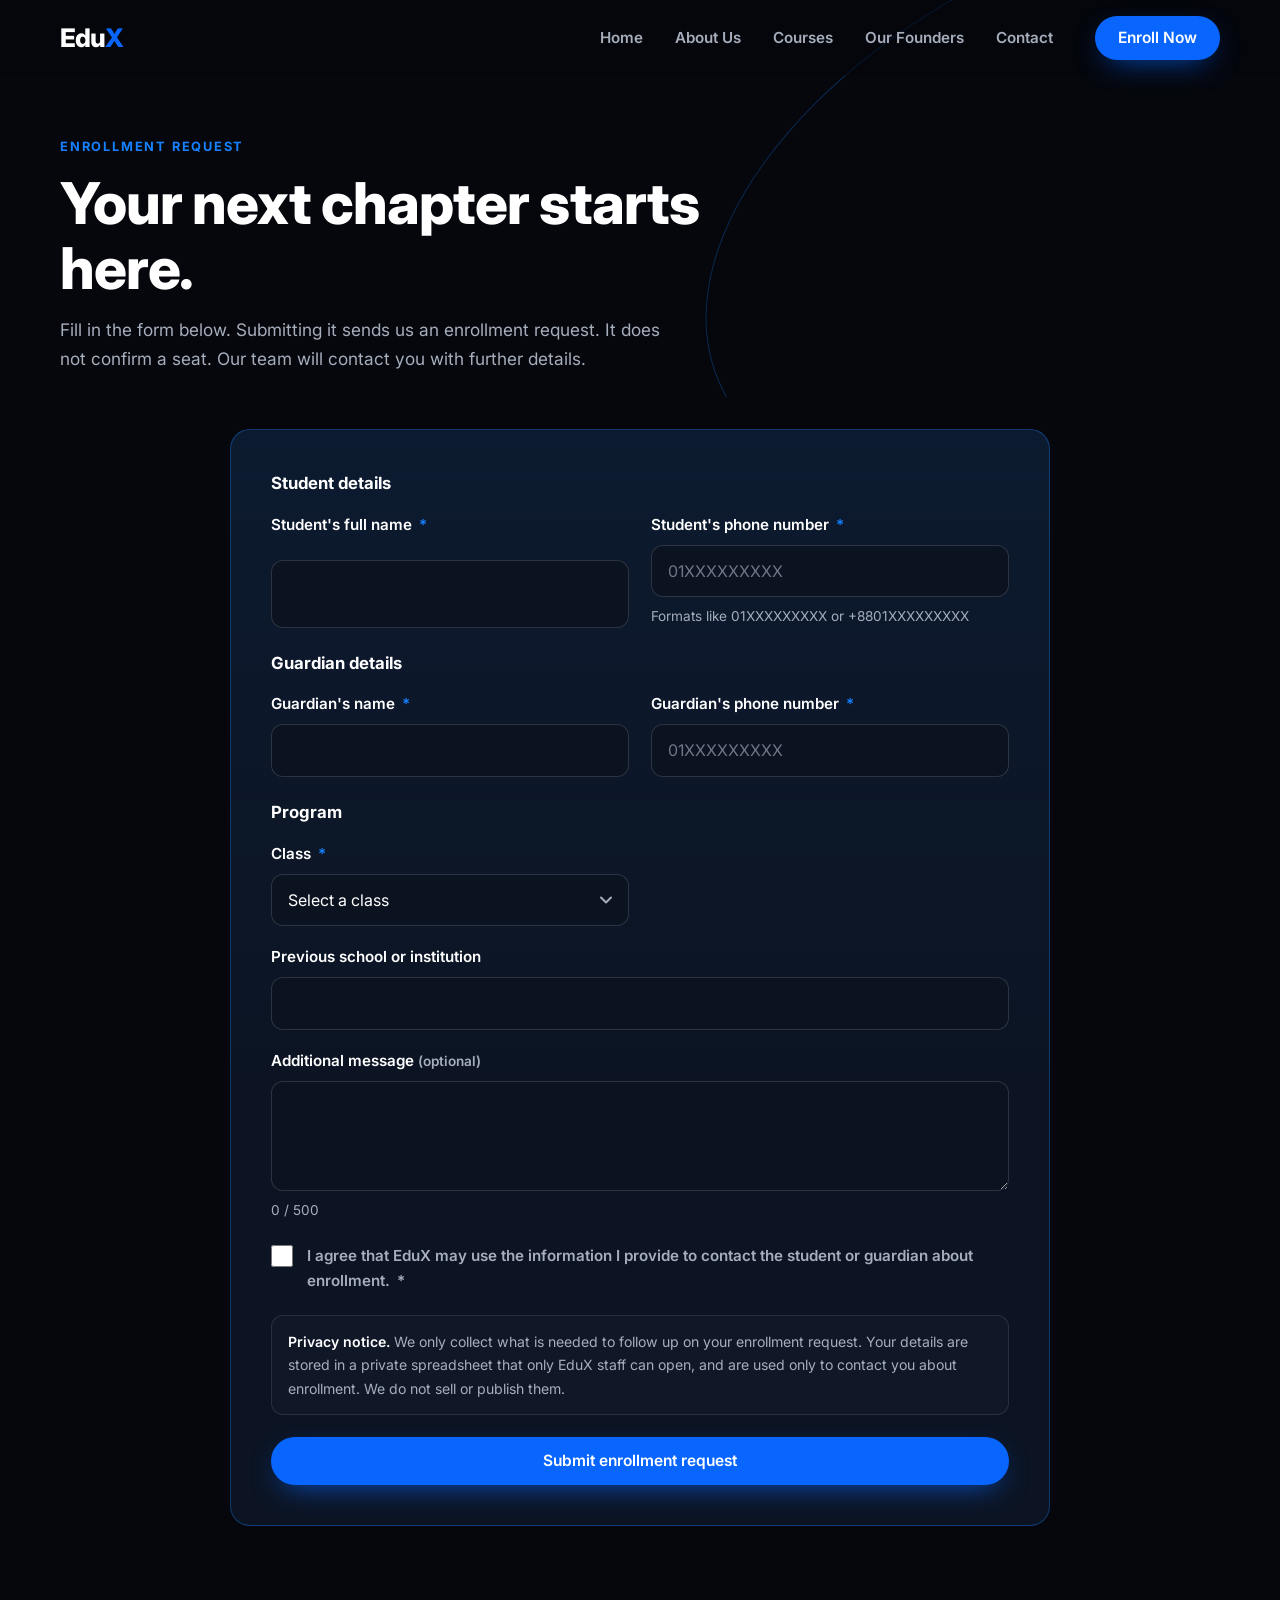
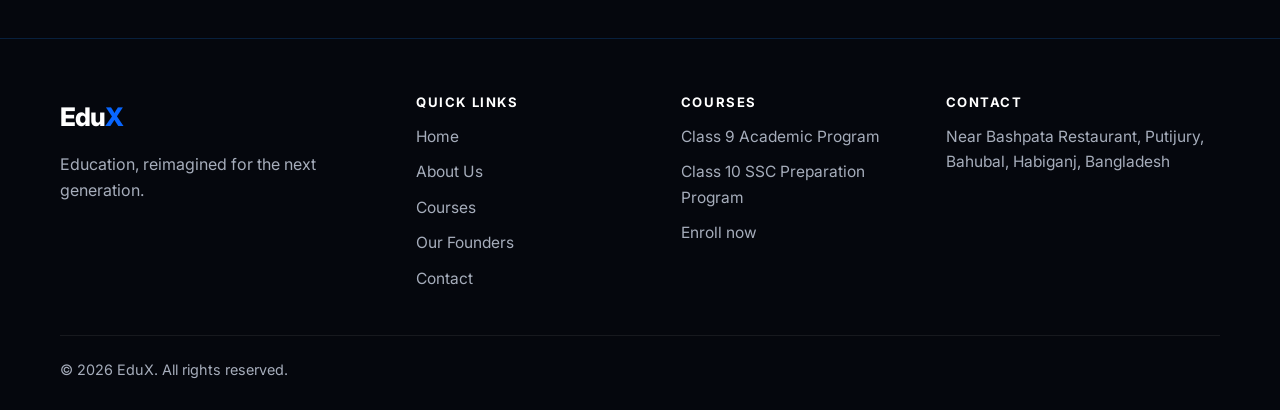
==== pages/enroll.html @ fedf85d4 "Add files via upload" ====
<!doctype html>
<html lang="en">
<head>
  <meta charset="utf-8">
  <meta name="viewport" content="width=device-width, initial-scale=1">
  <title>Enroll — EduX</title>
  <meta name="description" content="Send an enrollment request to EduX for Class 9 or Class 10 in Bahubal, Habiganj. Our team will contact you with further details.">
  <meta name="theme-color" content="#05070d">
  <link rel="icon" type="image/svg+xml" href="../assets/icons/favicon.svg">
  <meta property="og:type" content="website">
  <meta property="og:title" content="Enroll with EduX">
  <meta property="og:description" content="Take the first step toward a smarter learning experience.">
  <meta property="og:image" content="../assets/images/edux-brand-overview.jpg">
  <link rel="preconnect" href="https://fonts.googleapis.com">
  <link rel="preconnect" href="https://fonts.gstatic.com" crossorigin>
  <link rel="stylesheet" href="https://fonts.googleapis.com/css2?family=Inter:wght@400;500;600;700;800&display=swap">
  <link rel="stylesheet" href="../css/style.css">
  <link rel="stylesheet" href="../css/responsive.css">
  <script>document.documentElement.classList.add('js');</script>
</head>
<body data-root="../">
  <a class="skip-link" href="#main">Skip to main content</a>
  <header class="site-header" data-render="header"></header>

  <main id="main">
    <section class="page-hero">
      <div class="container">
        <span class="eyebrow">Enrollment request</span>
        <h1>Your next chapter starts here.</h1>
        <p>Fill in the form below. Submitting it sends us an enrollment request. It does not confirm a seat. Our team will contact you with further details.</p>
      </div>
    </section>

    <section class="section" style="padding-top: 32px;">
      <div class="container" style="max-width: 820px;">
        <div class="card form-card" id="enroll-card">
          <form id="enroll-form" class="form" novalidate autocomplete="on" aria-describedby="privacy-note">
            <div id="form-alert" class="alert alert--error" role="alert" tabindex="-1" hidden></div>

            <fieldset>
              <legend>Student details</legend>
              <div class="form__row">
                <div class="field" data-field="studentName">
                  <label for="studentName">Student's full name <span class="req" aria-hidden="true">*</span></label>
                  <input class="input" id="studentName" name="studentName" type="text" autocomplete="name" maxlength="80" required aria-describedby="studentName-error">
                  <p class="error-msg" id="studentName-error"></p>
                </div>
                <div class="field" data-field="studentPhone">
                  <label for="studentPhone">Student's phone number <span class="req" aria-hidden="true">*</span></label>
                  <input class="input" id="studentPhone" name="studentPhone" type="tel" inputmode="tel" autocomplete="tel" placeholder="01XXXXXXXXX" maxlength="20" required aria-describedby="studentPhone-hint studentPhone-error">
                  <p class="hint" id="studentPhone-hint">Formats like 01XXXXXXXXX or +8801XXXXXXXXX</p>
                  <p class="error-msg" id="studentPhone-error"></p>
                </div>
              </div>
            </fieldset>

            <fieldset>
              <legend>Guardian details</legend>
              <div class="form__row">
                <div class="field" data-field="guardianName">
                  <label for="guardianName">Guardian's name <span class="req" aria-hidden="true">*</span></label>
                  <input class="input" id="guardianName" name="guardianName" type="text" autocomplete="off" maxlength="80" required aria-describedby="guardianName-error">
                  <p class="error-msg" id="guardianName-error"></p>
                </div>
                <div class="field" data-field="guardianPhone">
                  <label for="guardianPhone">Guardian's phone number <span class="req" aria-hidden="true">*</span></label>
                  <input class="input" id="guardianPhone" name="guardianPhone" type="tel" inputmode="tel" autocomplete="off" placeholder="01XXXXXXXXX" maxlength="20" required aria-describedby="guardianPhone-error">
                  <p class="error-msg" id="guardianPhone-error"></p>
                </div>
              </div>
            </fieldset>

            <fieldset>
              <legend>Program</legend>
              <div class="form__row">
                <div class="field" data-field="classLevel">
                  <label for="classLevel">Class <span class="req" aria-hidden="true">*</span></label>
                  <select class="select" id="classLevel" name="classLevel" required aria-describedby="classLevel-error">
                    <option value="">Select a class</option>
                  </select>
                  <p class="error-msg" id="classLevel-error"></p>
                </div>
                <div class="field" data-field="batch" id="batch-field" hidden>
                  <label for="batch">Preferred batch</label>
                  <select class="select" id="batch" name="batch" aria-describedby="batch-error">
                    <option value="">No preference</option>
                  </select>
                  <p class="error-msg" id="batch-error"></p>
                </div>
              </div>

              <div class="field" data-field="subjects" id="subjects-field" hidden>
                <span class="label" id="subjects-label">Preferred subjects</span>
                <div class="checks" id="subjects-list" role="group" aria-labelledby="subjects-label"></div>
                <p class="error-msg" id="subjects-error"></p>
              </div>

              <div class="field" data-field="school">
                <label for="school">Previous school or institution</label>
                <input class="input" id="school" name="school" type="text" autocomplete="organization" maxlength="120" aria-describedby="school-error">
                <p class="error-msg" id="school-error"></p>
              </div>

              <div class="field" data-field="message">
                <label for="message">Additional message <span class="hint">(optional)</span></label>
                <textarea class="textarea" id="message" name="message" maxlength="500" aria-describedby="message-count message-error"></textarea>
                <p class="hint" id="message-count" aria-live="polite">0 / 500</p>
                <p class="error-msg" id="message-error"></p>
              </div>
            </fieldset>

            <!-- Honeypot: real people never see or fill this. Bots often do. -->
            <div class="hp" aria-hidden="true">
              <label for="website">Leave this field empty</label>
              <input id="website" name="website" type="text" tabindex="-1" autocomplete="off">
            </div>

            <div class="field" data-field="consent">
              <label class="check" for="consent">
                <input id="consent" name="consent" type="checkbox" required aria-describedby="consent-error">
                <span>I agree that EduX may use the information I provide to contact the student or guardian about enrollment. <span class="req" aria-hidden="true">*</span></span>
              </label>
              <p class="error-msg" id="consent-error"></p>
            </div>

            <p class="privacy" id="privacy-note"><strong>Privacy notice.</strong> We only collect what is needed to follow up on your enrollment request. Your details are stored in a private spreadsheet that only EduX staff can open, and are used only to contact you about enrollment. We do not sell or publish them.</p>

            <button class="btn btn-primary" id="submit-btn" type="submit">
              <span class="spinner" aria-hidden="true"></span>
              <span id="submit-label">Submit enrollment request</span>
            </button>
          </form>

          <div class="success" id="success-panel" role="status" tabindex="-1" hidden>
            <div class="success__mark" aria-hidden="true">
              <svg viewBox="0 0 24 24" width="36" height="36" fill="none" stroke="currentColor" stroke-width="2" stroke-linecap="round" stroke-linejoin="round"><path d="m5 12.5 4.5 4.5L19 7.5"/></svg>
            </div>
            <h2>Thank you for choosing EduX!</h2>
            <p>Your enrollment request has been received. Our team will contact you with further details.</p>
            <p class="success__ref" id="success-ref" hidden></p>
            <p><a class="btn btn-ghost" data-href="index.html" href="../index.html">Back to home</a></p>
          </div>
        </div>
      </div>
    </section>
  </main>

  <footer class="site-footer" data-render="footer"></footer>
  <script src="../js/config.js"></script>
  <script src="../js/main.js"></script>
  <script src="../js/enrollment.js"></script>
</body>
</html>
---- css/style.css ----
/* ==========================================================================
   EduX — base styles & components (mobile-first)
   Breakpoint adjustments live in responsive.css.
   ========================================================================== */

/* ---------- Design tokens (edit colours here) ---------- */
:root {
  --bg-primary: #05070d;
  --bg-secondary: #0b1220;
  --accent-blue: #0866ff;
  --accent-blue-light: #1680ff;
  --text-primary: #ffffff;
  --text-secondary: #a6adbb;
  --border-color: rgba(22, 128, 255, 0.35);
  --card-background: #0c1423;

  --danger: #ff6b7a;
  --success: #34d399;
  --radius: 20px;
  --radius-sm: 12px;
  --header-h: 68px;
  --font: 'Inter', system-ui, -apple-system, 'Segoe UI', Roboto, 'Noto Sans', 'Noto Sans Bengali', Arial, sans-serif;
  --glow: 0 18px 50px -20px rgba(8, 102, 255, 0.6);
  --ease: cubic-bezier(0.22, 0.61, 0.36, 1);
}

/* ---------- Reset / base ---------- */
*, *::before, *::after { box-sizing: border-box; }
html {
  scroll-behavior: smooth;
  scroll-padding-top: calc(var(--header-h) + 12px);
  -webkit-text-size-adjust: 100%;
  overflow-x: hidden;
}
body {
  margin: 0;
  background: var(--bg-primary);
  color: var(--text-primary);
  font-family: var(--font);
  font-size: 1rem;
  line-height: 1.65;
  overflow-x: hidden;
  overflow-x: clip;
  -webkit-font-smoothing: antialiased;
}
body.nav-open { overflow: hidden; }
img { max-width: 100%; height: auto; display: block; }
a { color: var(--accent-blue-light); text-decoration: none; }
a:hover { text-decoration: underline; }
h1, h2, h3, p, ul, ol, dl, dd { margin: 0; }
ul, ol { padding: 0; list-style: none; }
h1, h2, h3 { line-height: 1.12; letter-spacing: -0.02em; }
p { color: var(--text-secondary); }
strong { color: var(--text-primary); font-weight: 600; }
.muted { color: var(--text-secondary); }

:focus-visible { outline: 2px solid var(--accent-blue-light); outline-offset: 3px; border-radius: 6px; }
::selection { background: rgba(8, 102, 255, 0.45); }

.skip-link {
  position: absolute; left: 12px; top: -60px; z-index: 200;
  background: var(--accent-blue); color: #fff; padding: 10px 16px; border-radius: 10px; font-weight: 600;
}
.skip-link:focus { top: 12px; text-decoration: none; }

.container { width: min(100% - 40px, 1160px); margin-inline: auto; }
.icon { width: 24px; height: 24px; flex: none; }

/* ---------- Wordmark ---------- */
.wordmark { font-weight: 800; font-size: 1.6rem; letter-spacing: -0.04em; color: var(--text-primary); line-height: 1; }
.wordmark span { color: var(--accent-blue); }
.brand { display: inline-flex; align-items: center; min-height: 44px; }
.brand:hover { text-decoration: none; }
.brand__img { height: 32px; width: auto; }

/* ---------- Buttons ---------- */
.btn {
  display: inline-flex; align-items: center; justify-content: center; gap: 8px;
  min-height: 48px; padding: 12px 24px; border-radius: 999px;
  font: inherit; font-weight: 600; font-size: 0.97rem; line-height: 1.2; text-align: center;
  border: 1px solid transparent; cursor: pointer;
  transition: transform 0.25s var(--ease), box-shadow 0.25s var(--ease), background 0.25s var(--ease), border-color 0.25s var(--ease);
}
.btn:hover { text-decoration: none; transform: translateY(-2px); }
.btn:active { transform: translateY(0); }
.btn-primary { background: var(--accent-blue); color: #fff; box-shadow: 0 10px 30px -12px rgba(8, 102, 255, 0.9); }
.btn-primary:hover { background: #1a73ff; box-shadow: 0 14px 36px -10px rgba(8, 102, 255, 1); }
.btn-ghost { background: rgba(255, 255, 255, 0.03); color: var(--text-primary); border-color: var(--border-color); }
.btn-ghost:hover { border-color: var(--accent-blue-light); background: rgba(22, 128, 255, 0.1); }
.btn[disabled], .btn[aria-disabled='true'] { opacity: 0.65; cursor: not-allowed; transform: none; }

/* ---------- Header / nav ---------- */
.site-header {
  position: fixed; inset: 0 0 auto 0; z-index: 100; height: var(--header-h);
  background: rgba(5, 7, 13, 0.55);
  transition: background 0.3s var(--ease), border-color 0.3s var(--ease), backdrop-filter 0.3s;
  border-bottom: 1px solid transparent;
}
.site-header.is-scrolled {
  background: rgba(5, 7, 13, 0.88);
  -webkit-backdrop-filter: blur(14px); backdrop-filter: blur(14px);
  border-bottom-color: rgba(22, 128, 255, 0.18);
}
.nav { height: var(--header-h); display: flex; align-items: center; justify-content: space-between; gap: 16px; }
.nav-toggle {
  width: 46px; height: 46px; display: inline-flex; flex-direction: column; align-items: center; justify-content: center; gap: 5px;
  background: transparent; border: 1px solid var(--border-color); border-radius: 12px; cursor: pointer; padding: 0;
}
.nav-toggle__bar { width: 20px; height: 2px; background: #fff; border-radius: 2px; transition: transform 0.25s var(--ease), opacity 0.2s; }
.nav-toggle[aria-expanded='true'] .nav-toggle__bar:nth-child(1) { transform: translateY(7px) rotate(45deg); }
.nav-toggle[aria-expanded='true'] .nav-toggle__bar:nth-child(2) { opacity: 0; }
.nav-toggle[aria-expanded='true'] .nav-toggle__bar:nth-child(3) { transform: translateY(-7px) rotate(-45deg); }

/* mobile drawer (desktop overrides in responsive.css) */
.nav-menu {
  position: fixed; inset: var(--header-h) 0 0 0; background: rgba(5, 7, 13, 0.98);
  -webkit-backdrop-filter: blur(16px); backdrop-filter: blur(16px);
  padding: 24px 20px 40px; display: flex; flex-direction: column; gap: 24px; overflow-y: auto;
  visibility: hidden; opacity: 0; transform: translateY(-8px);
  transition: opacity 0.25s var(--ease), transform 0.25s var(--ease), visibility 0s linear 0.25s;
}
.nav-menu.is-open { visibility: visible; opacity: 1; transform: none; transition-delay: 0s; }
.nav-list { display: flex; flex-direction: column; }
.nav-list a {
  display: block; padding: 16px 4px; color: var(--text-primary); font-size: 1.15rem; font-weight: 600;
  border-bottom: 1px solid rgba(255, 255, 255, 0.07);
}
.nav-list a:hover { text-decoration: none; color: var(--accent-blue-light); }
.nav-list a[aria-current='page'] { color: var(--accent-blue-light); }

/* ---------- Sections ---------- */
main { display: block; }
.section { padding: 72px 0; position: relative; }
.section--alt { background: linear-gradient(180deg, var(--bg-primary), var(--bg-secondary) 40%, var(--bg-primary)); }
.section__head { max-width: 680px; margin-bottom: 40px; }
.section__head--center { margin-inline: auto; text-align: center; }
.eyebrow {
  display: inline-block; margin-bottom: 14px; font-size: 0.8rem; font-weight: 700;
  letter-spacing: 0.14em; text-transform: uppercase; color: var(--accent-blue-light);
}
.section__head h2 { font-size: clamp(1.9rem, 5.5vw, 2.9rem); font-weight: 800; }
.section__head p { margin-top: 14px; font-size: 1.05rem; }
.accent { color: var(--accent-blue); }

/* page hero for inner pages */
.page-hero { padding: calc(var(--header-h) + 56px) 0 24px; position: relative; overflow: hidden; }
.page-hero h1 { font-size: clamp(2.2rem, 7vw, 3.6rem); font-weight: 800; max-width: 760px; }
.page-hero p { margin-top: 16px; max-width: 620px; font-size: 1.08rem; }
.page-hero::before, .hero::before {
  content: ''; position: absolute; width: 900px; height: 520px; right: -300px; top: -60px;
  border: 1px solid var(--border-color); border-radius: 50%; transform: rotate(-24deg); pointer-events: none; opacity: 0.8;
}

/* ---------- Hero ---------- */
.hero { position: relative; padding: calc(var(--header-h) + 40px) 0 64px; overflow: hidden; isolation: isolate; }
.hero::after {
  content: ''; position: absolute; z-index: -1; inset: -10% -20% auto auto; width: 70%; aspect-ratio: 1;
  background: radial-gradient(closest-side, rgba(8, 102, 255, 0.22), transparent 70%); pointer-events: none;
}
.hero__grid { display: grid; gap: 40px; align-items: center; }
.hero h1 { font-size: clamp(2.7rem, 11vw, 5.2rem); font-weight: 800; letter-spacing: -0.035em; line-height: 1.02; }
.hero h1 span { display: block; color: var(--accent-blue); }
.hero__sub { margin-top: 18px; font-size: clamp(1.05rem, 3.4vw, 1.3rem); color: var(--text-primary); font-weight: 500; }
.hero__lead { margin-top: 14px; max-width: 540px; }
.hero__actions { margin-top: 30px; display: flex; flex-wrap: wrap; gap: 12px; }
.hero__actions .btn { flex: 1 1 200px; }
.hero__tag { margin-top: 28px; font-size: 0.95rem; color: var(--text-secondary); letter-spacing: 0.02em; }

/* orbit composition */
.orbit { position: relative; width: min(100%, 440px); aspect-ratio: 1; margin-inline: auto; }
.orbit__ring { position: absolute; border: 1px solid var(--border-color); border-radius: 50%; pointer-events: none; }
.orbit__ring--a { inset: 14% -4%; transform: rotate(-22deg); }
.orbit__ring--b { inset: -2% 14%; transform: rotate(28deg); opacity: 0.6; }
.orbit__glow { position: absolute; inset: 15%; background: radial-gradient(closest-side, rgba(8, 102, 255, 0.28), transparent 72%); filter: blur(10px); }
.orbit__dot { position: absolute; width: 10px; height: 10px; border-radius: 50%; background: var(--accent-blue-light); box-shadow: 0 0 14px 2px rgba(22, 128, 255, 0.8); }
.orbit__dot--1 { top: 22%; left: 4%; }
.orbit__dot--2 { bottom: 30%; right: 1%; width: 7px; height: 7px; }
.avatar {
  position: absolute; width: 38%; aspect-ratio: 1; border-radius: 50%; overflow: hidden;
  border: 3px solid var(--accent-blue); background: var(--bg-secondary);
  box-shadow: 0 0 0 6px rgba(8, 102, 255, 0.12), var(--glow);
}
.avatar img { width: 100%; height: 100%; object-fit: cover; object-position: center; }
.avatar--1 { top: 2%; left: 50%; width: 40%; margin-left: -20%; }
.avatar--2 { left: 3%; bottom: 8%; }
.avatar--3 { right: 3%; bottom: 8%; }
@keyframes float { 0%, 100% { translate: 0 0; } 50% { translate: 0 -8px; } }
.avatar { animation: float 7s ease-in-out infinite; }
.avatar--2 { animation-delay: -2.3s; }
.avatar--3 { animation-delay: -4.6s; }

/* ---------- Cards (shared) ---------- */
.card {
  background: linear-gradient(180deg, rgba(22, 128, 255, 0.06), rgba(22, 128, 255, 0) 60%), var(--card-background);
  border: 1px solid var(--border-color); border-radius: var(--radius); padding: 28px;
  transition: transform 0.35s var(--ease), border-color 0.35s var(--ease), box-shadow 0.35s var(--ease);
}
.card:hover { transform: translateY(-4px); border-color: var(--accent-blue-light); box-shadow: var(--glow); }
.grid { display: grid; gap: 18px; }

/* why */
.why__icon {
  width: 52px; height: 52px; display: inline-flex; align-items: center; justify-content: center; margin-bottom: 18px;
  border-radius: 50%; border: 1px solid var(--border-color); color: var(--accent-blue-light); background: rgba(8, 102, 255, 0.1);
}
.why h3 { font-size: 1.2rem; margin-bottom: 8px; }

/* courses */
.course { display: flex; flex-direction: column; gap: 12px; scroll-margin-top: calc(var(--header-h) + 20px); }
.badge {
  align-self: flex-start; padding: 5px 12px; font-size: 0.75rem; font-weight: 700; letter-spacing: 0.08em; text-transform: uppercase;
  color: var(--accent-blue-light); border: 1px solid var(--border-color); border-radius: 999px; background: rgba(8, 102, 255, 0.1);
}
.course__level { font-size: 0.9rem; color: var(--accent-blue-light); font-weight: 600; margin-bottom: -4px; }
.course h3 { font-size: 1.5rem; }
.course__subjects { font-size: 0.95rem; }
.course__more { border: 1px solid rgba(255, 255, 255, 0.1); border-radius: var(--radius-sm); background: rgba(255, 255, 255, 0.02); }
.course__more summary {
  cursor: pointer; padding: 12px 16px; font-weight: 600; color: var(--text-primary); list-style: none;
  display: flex; align-items: center; justify-content: space-between; min-height: 48px;
}
.course__more summary::-webkit-details-marker { display: none; }
.course__more summary::after { content: '+'; color: var(--accent-blue-light); font-size: 1.4rem; line-height: 1; transition: transform 0.25s var(--ease); }
.course__more[open] summary::after { transform: rotate(45deg); }
.course__more dl { padding: 4px 16px 16px; display: grid; gap: 12px; }
.course__more dt { font-size: 0.78rem; text-transform: uppercase; letter-spacing: 0.1em; color: var(--accent-blue-light); font-weight: 700; }
.course__more dd { color: var(--text-secondary); }
.course .btn { margin-top: auto; }

/* founders */
.founder { text-align: center; display: flex; flex-direction: column; align-items: center; gap: 6px; padding-top: 34px; }
.founder__photo {
  width: 168px; height: 168px; border-radius: 50%; overflow: hidden; margin-bottom: 14px;
  border: 3px solid var(--accent-blue); box-shadow: 0 0 0 7px rgba(8, 102, 255, 0.12);
  transition: box-shadow 0.35s var(--ease), transform 0.35s var(--ease);
  background: var(--bg-secondary);
}
.founder__photo img { width: 100%; height: 100%; object-fit: cover; object-position: center; }
.founder:hover .founder__photo { box-shadow: 0 0 0 9px rgba(22, 128, 255, 0.22), 0 0 40px rgba(8, 102, 255, 0.5); transform: scale(1.03); }
.founder h3 { font-size: 1.3rem; }
.founder__field { color: var(--text-primary); font-weight: 500; margin-top: 6px; }
.founder__field span { display: block; font-size: 0.74rem; letter-spacing: 0.12em; text-transform: uppercase; color: var(--accent-blue-light); font-weight: 700; }
.founder__inst { font-size: 0.97rem; }
.founder__cred {
  margin-top: 10px; padding: 6px 14px; border-radius: 999px; font-size: 0.86rem; font-weight: 700;
  color: var(--text-primary); background: rgba(8, 102, 255, 0.18); border: 1px solid var(--border-color);
}

/* philosophy */
.phil { display: grid; gap: 18px; counter-reset: none; position: relative; }
.phil__step { position: relative; padding: 28px; border-radius: var(--radius); border: 1px solid var(--border-color); background: rgba(12, 20, 35, 0.7); }
.phil__num {
  display: inline-flex; align-items: center; justify-content: center; width: 52px; height: 52px; margin-bottom: 16px;
  border-radius: 50%; border: 1px solid var(--accent-blue-light); color: var(--accent-blue-light); font-weight: 800; font-size: 0.95rem;
  box-shadow: 0 0 24px rgba(8, 102, 255, 0.35);
}
.phil__step h3 { font-size: 1.35rem; margin-bottom: 8px; }
.philosophy-visual { position: relative; }

/* CTA */
.cta {
  position: relative; overflow: hidden; text-align: center; padding: 56px 24px; border-radius: 28px; isolation: isolate;
  border: 1px solid var(--border-color);
  background: radial-gradient(120% 140% at 50% 120%, rgba(8, 102, 255, 0.35), transparent 60%), var(--card-background);
}
.cta::before {
  content: ''; position: absolute; z-index: -1; width: 640px; height: 320px; left: 50%; top: 50%; margin: -160px 0 0 -320px;
  border: 1px solid var(--border-color); border-radius: 50%; transform: rotate(-12deg);
}
.cta h2 { font-size: clamp(2rem, 6.5vw, 3.2rem); font-weight: 800; }
.cta p { margin: 14px auto 28px; max-width: 460px; font-size: 1.08rem; }

/* contact */
.contact { display: grid; gap: 28px; }
.contact__list { display: grid; gap: 18px; margin-bottom: 20px; }
.contact__item { display: flex; gap: 16px; align-items: flex-start; }
.contact__item .icon { color: var(--accent-blue-light); margin-top: 4px; }
.contact__label { font-size: 0.78rem; text-transform: uppercase; letter-spacing: 0.1em; color: var(--accent-blue-light); font-weight: 700; }
.contact__item p { color: var(--text-primary); }
.contact__note { margin-bottom: 20px; font-size: 0.95rem; }
.contact__actions { display: flex; flex-wrap: wrap; gap: 12px; margin-top: 8px; }
.contact__actions .btn { flex: 1 1 200px; }
.contact__panel { display: flex; flex-direction: column; gap: 8px; justify-content: center; }
.contact__panel .wordmark { font-size: 2.4rem; }
.chips { display: flex; flex-wrap: wrap; gap: 10px; margin: 14px 0; }
.chip { display: inline-block; padding: 8px 16px; border: 1px solid var(--border-color); border-radius: 999px; color: var(--text-primary); font-size: 0.9rem; font-weight: 600; }
.chip:hover { text-decoration: none; background: rgba(22, 128, 255, 0.14); }

/* ---------- Footer ---------- */
.site-footer { border-top: 1px solid rgba(22, 128, 255, 0.2); padding: 56px 0 0; background: var(--bg-primary); }
.footer__grid { display: grid; gap: 36px; }
.footer__brand p { margin-top: 12px; max-width: 320px; }
.footer__title { font-size: 0.82rem; text-transform: uppercase; letter-spacing: 0.12em; color: var(--text-primary); margin-bottom: 14px; }
.footer__list { display: grid; gap: 10px; }
.footer__list a, .footer__list li { color: var(--text-secondary); font-size: 0.97rem; }
.footer__list a:hover { color: var(--text-primary); }
.footer__bar { margin-top: 44px; padding: 22px 0 28px; border-top: 1px solid rgba(255, 255, 255, 0.07); font-size: 0.9rem; }

/* ---------- Forms (enrollment) ---------- */
.form-card { padding: 28px 22px; }
.form { display: grid; gap: 22px; }
.form__row { display: grid; gap: 22px; }
.form fieldset { border: 0; padding: 0; margin: 0; min-width: 0; display: grid; gap: 18px; }
.form legend { font-weight: 700; font-size: 1.05rem; color: var(--text-primary); margin-bottom: 14px; padding: 0; }
.field { display: grid; gap: 8px; }
.field label, .field .label { font-weight: 600; font-size: 0.95rem; color: var(--text-primary); }
.req { color: var(--accent-blue-light); margin-left: 3px; }
.hint { font-size: 0.85rem; color: var(--text-secondary); }
.input, .select, .textarea {
  width: 100%; min-height: 50px; padding: 12px 16px; font: inherit; font-size: 1rem; /* 16px avoids iOS zoom */
  color: var(--text-primary); background: var(--bg-secondary);
  border: 1px solid rgba(255, 255, 255, 0.14); border-radius: var(--radius-sm);
  transition: border-color 0.2s, box-shadow 0.2s; -webkit-appearance: none; appearance: none;
}
.select {
  background-image: url("data:image/svg+xml,%3Csvg xmlns='http://www.w3.org/2000/svg' width='12' height='8' fill='none' stroke='%23a6adbb' stroke-width='2' stroke-linecap='round' stroke-linejoin='round'%3E%3Cpath d='m1 1.5 5 5 5-5'/%3E%3C/svg%3E");
  background-repeat: no-repeat; background-position: right 16px center; padding-right: 44px;
}
.select option { background: var(--bg-secondary); color: var(--text-primary); }
.textarea { min-height: 110px; resize: vertical; }
.input::placeholder, .textarea::placeholder { color: #6f7788; }
.input:focus, .select:focus, .textarea:focus { outline: none; border-color: var(--accent-blue-light); box-shadow: 0 0 0 3px rgba(22, 128, 255, 0.28); }
.field.has-error .input, .field.has-error .select, .field.has-error .textarea { border-color: var(--danger); }
.error-msg { color: var(--danger); font-size: 0.88rem; min-height: 0; display: none; }
.field.has-error .error-msg { display: block; }
.check { display: grid; grid-template-columns: 24px 1fr; gap: 12px; align-items: start; cursor: pointer; }
.check input { width: 22px; height: 22px; margin: 2px 0 0; accent-color: var(--accent-blue); }
.check span { color: var(--text-secondary); font-size: 0.95rem; }
.checks { display: grid; gap: 12px; }
.checks .check { padding: 12px 14px; border: 1px solid rgba(255, 255, 255, 0.1); border-radius: var(--radius-sm); min-height: 48px; align-items: center; }
.checks .check span { color: var(--text-primary); }
.hp { position: absolute !important; left: -9999px !important; width: 1px; height: 1px; overflow: hidden; }
.privacy { font-size: 0.88rem; padding: 14px 16px; border-radius: var(--radius-sm); border: 1px solid rgba(255, 255, 255, 0.1); background: rgba(255, 255, 255, 0.02); }
.alert { padding: 14px 16px; border-radius: var(--radius-sm); border: 1px solid; font-size: 0.95rem; }
.alert[hidden] { display: none; }
.alert--error { color: #ffd5da; background: rgba(255, 107, 122, 0.1); border-color: rgba(255, 107, 122, 0.5); }
.alert--info { color: #cfe2ff; background: rgba(22, 128, 255, 0.1); border-color: var(--border-color); }
.alert strong { color: inherit; }
.spinner {
  width: 18px; height: 18px; border-radius: 50%; border: 2px solid rgba(255, 255, 255, 0.35); border-top-color: #fff;
  animation: spin 0.8s linear infinite; display: none;
}
.is-loading .spinner { display: inline-block; }
@keyframes spin { to { transform: rotate(360deg); } }
.success { text-align: center; padding: 20px 6px; }
.success__mark {
  width: 76px; height: 76px; margin: 0 auto 20px; border-radius: 50%; display: flex; align-items: center; justify-content: center;
  border: 2px solid var(--accent-blue); color: var(--accent-blue-light); box-shadow: 0 0 40px rgba(8, 102, 255, 0.45);
}
.success h2 { font-size: clamp(1.6rem, 5vw, 2.2rem); margin-bottom: 12px; }
.success p { max-width: 520px; margin-inline: auto; }
.success__ref { margin: 20px auto 0; display: inline-block; padding: 8px 16px; border-radius: 999px; border: 1px solid var(--border-color); color: var(--text-primary); font-weight: 600; }
.success .btn { margin-top: 24px; }

/* ---------- Reveal animation ---------- */
.js .reveal { opacity: 0; transform: translateY(18px); transition: opacity 0.7s var(--ease), transform 0.7s var(--ease); }
.js .reveal.is-in { opacity: 1; transform: none; }

/* ---------- Reduced motion ---------- */
@media (prefers-reduced-motion: reduce) {
  html { scroll-behavior: auto; }
  *, *::before, *::after { animation: none !important; transition-duration: 0.01ms !important; }
  .js .reveal { opacity: 1; transform: none; }
}

/* Make the HTML `hidden` attribute always win over component display rules */
[hidden] { display: none !important; }
---- css/responsive.css ----
/* ==========================================================================
   EduX — responsive adjustments (mobile-first: base styles are phone-sized)
   ========================================================================== */

/* Small phones */
@media (max-width: 380px) {
  .container { width: min(100% - 28px, 1160px); }
  .card { padding: 22px; }
  .founder__photo { width: 148px; height: 148px; }
  .hero h1 { font-size: 2.5rem; }
}

/* Large phones / small tablets */
@media (min-width: 640px) {
  .section { padding: 96px 0; }
  .grid--2, .grid--why, .grid--founders, .phil { grid-template-columns: repeat(2, 1fr); }
  .form__row { grid-template-columns: 1fr 1fr; }
  .checks { grid-template-columns: repeat(2, 1fr); }
  .footer__grid { grid-template-columns: 1.4fr 1fr 1fr 1.2fr; }
  .hero__actions .btn { flex: 0 0 auto; }
  .contact__actions .btn { flex: 0 0 auto; }
  .form-card { padding: 40px; }
}

/* Tablets / small laptops: desktop navigation + two-column hero */
@media (min-width: 900px) {
  :root { --header-h: 76px; }
  .nav-toggle { display: none; }
  .nav-menu {
    position: static; inset: auto; background: transparent; padding: 0; flex-direction: row; align-items: center; gap: 28px;
    overflow: visible; visibility: visible; opacity: 1; transform: none; -webkit-backdrop-filter: none; backdrop-filter: none;
  }
  .nav-list { flex-direction: row; gap: 4px; }
  .nav-list a { padding: 10px 14px; font-size: 0.95rem; border: 0; border-radius: 999px; color: var(--text-secondary); }
  .nav-list a:hover, .nav-list a[aria-current='page'] { color: var(--text-primary); background: rgba(22, 128, 255, 0.12); }
  .nav-cta { min-height: 44px; padding: 10px 22px; }

  .hero { padding: calc(var(--header-h) + 64px) 0 96px; }
  .hero__grid { grid-template-columns: 1.15fr 1fr; gap: 56px; }
  .grid--why { grid-template-columns: repeat(6, 1fr); }
  .grid--why .why { grid-column: span 2; }
  .grid--why .why:nth-child(4) { grid-column: 2 / span 2; }
  .grid--why .why:nth-child(5) { grid-column: 4 / span 2; }
  .grid--founders { grid-template-columns: repeat(3, 1fr); }
  .phil { grid-template-columns: repeat(3, 1fr); }
  .phil::before {
    content: ''; position: absolute; left: 8%; right: 8%; top: 54px; height: 1px; background: linear-gradient(90deg, transparent, var(--border-color), transparent);
  }
  .contact { grid-template-columns: 1.1fr 0.9fr; gap: 56px; align-items: center; }
  .cta { padding: 80px 40px; }
}

/* Laptops / desktops */
@media (min-width: 1100px) {
  .section { padding: 112px 0; }
  .founder__photo { width: 190px; height: 190px; }
  .orbit { width: min(100%, 500px); }
}

/* Short landscape phones: keep the drawer usable */
@media (max-height: 520px) and (max-width: 899px) {
  .nav-list a { padding: 10px 4px; }
}
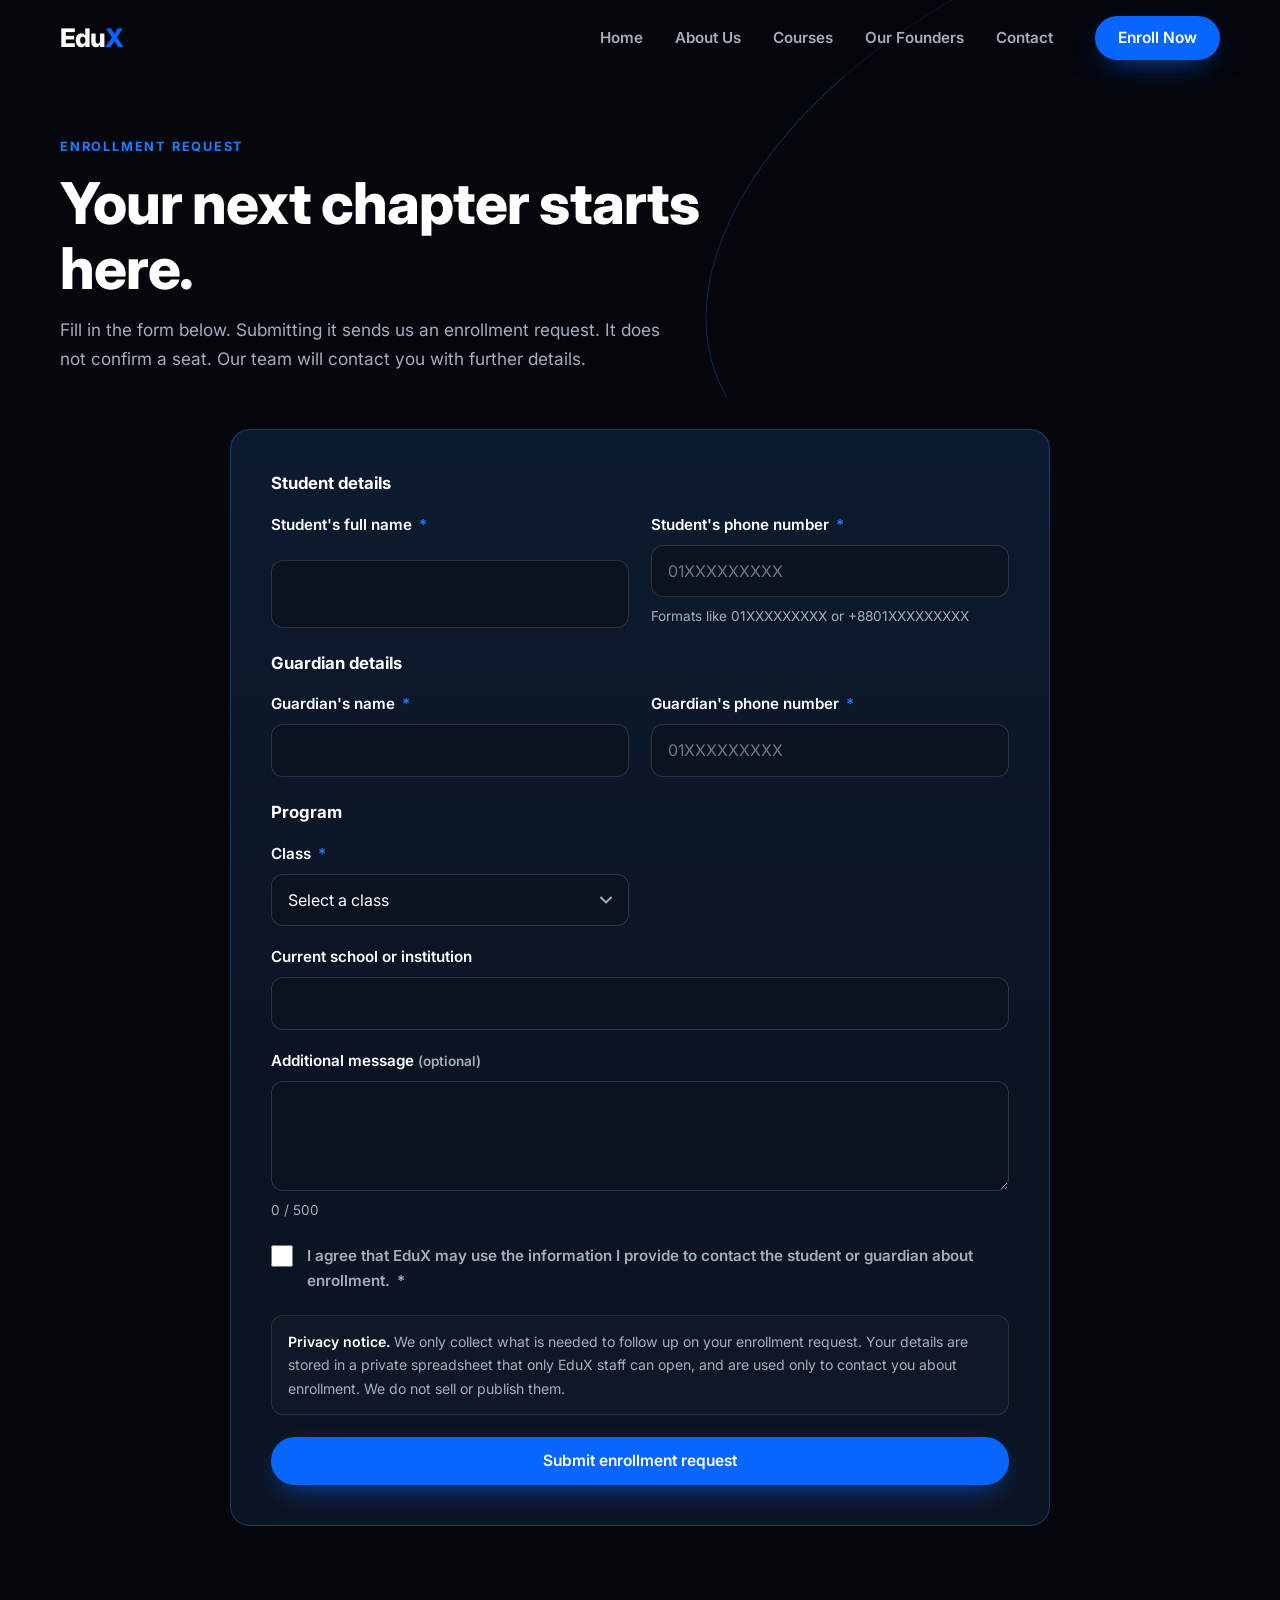
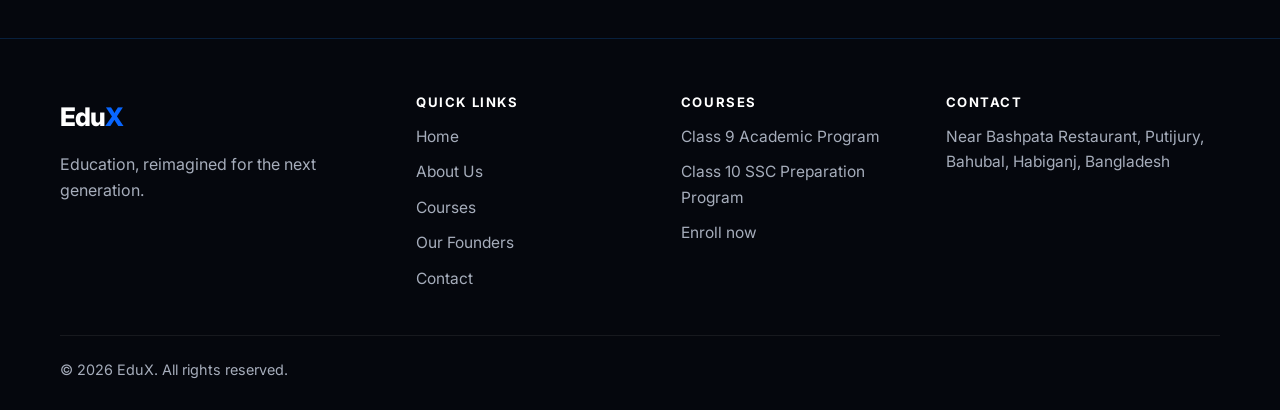
==== commit 61e5420b: "fixed" ====
--- a/pages/enroll.html
+++ b/pages/enroll.html
@@ -96,7 +96,7 @@
               </div>
 
               <div class="field" data-field="school">
-                <label for="school">Previous school or institution</label>
+                <label for="school">Current school or institution</label>
                 <input class="input" id="school" name="school" type="text" autocomplete="organization" maxlength="120" aria-describedby="school-error">
                 <p class="error-msg" id="school-error"></p>
               </div>
